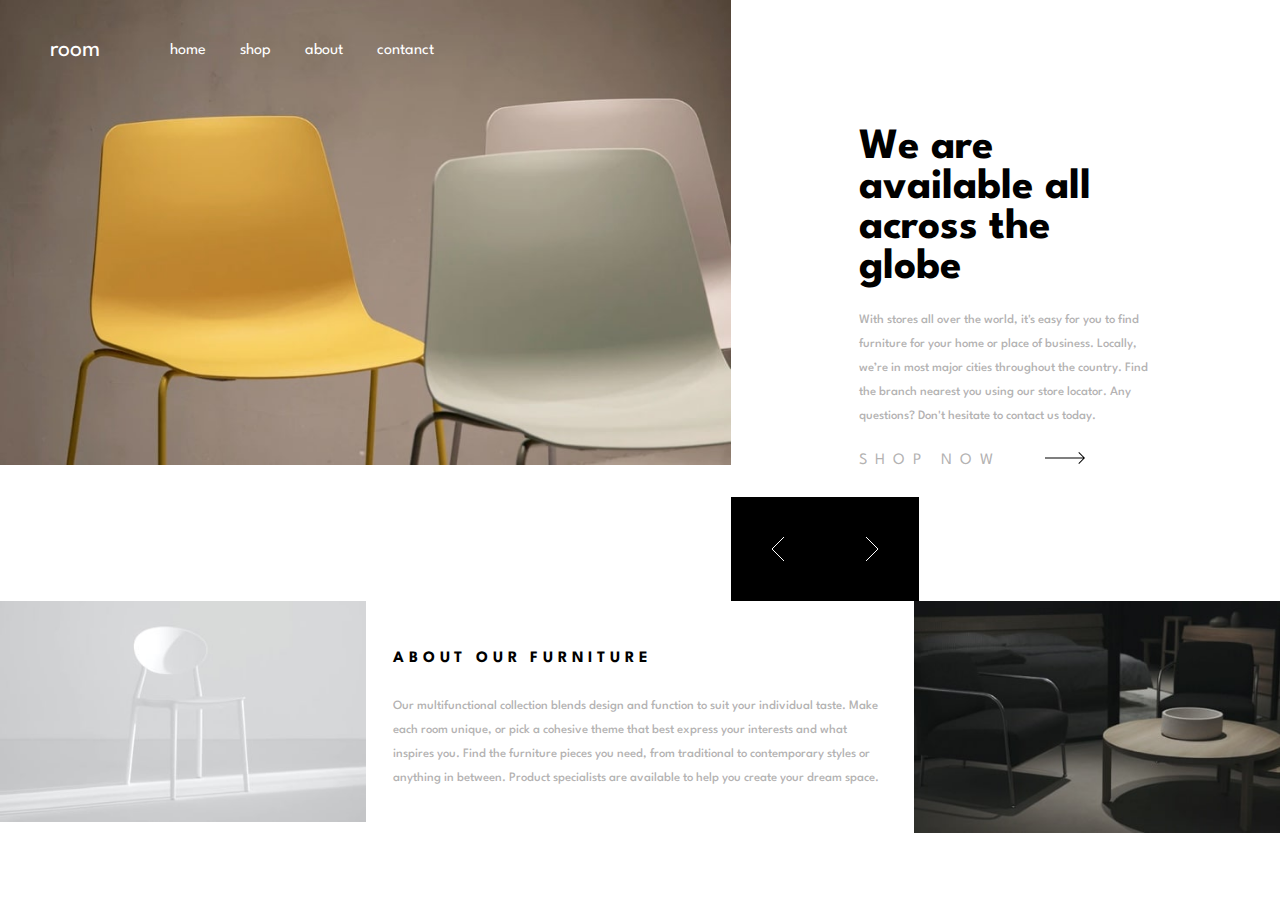
==== index.html @ 35b1b8a0 "changed title" ====
<!DOCTYPE html>
<html lang="en">

<head>
    <meta charset="UTF-8">
    <meta http-equiv="X-UA-Compatible" content="IE=edge">
    <meta name="viewport" content="width=device-width, initial-scale=1.0">
    <title>Room homepage</title>
    <link rel="preconnect" href="https://fonts.googleapis.com">
    <link rel="preconnect" href="https://fonts.gstatic.com" crossorigin>
    <link href="https://fonts.googleapis.com/css2?family=Montserrat:wght@300&family=Spartan:wght@500;600;700&display=swap" rel="stylesheet">
    <link rel="stylesheet" href="css/styles.css">
    
</head>

<body>
    

  



        <div class="grid-container">
            <div class="grid-item hero">
                <div class="carousel__container">
                    <img class="hero__first" src="images/desktop-image-hero-1.jpg" alt="hero-image">
                    <img class="hero__second" src="images/desktop-image-hero-2.jpg" alt="hero-2-image">    
                    <img class="hero__third" src="images/desktop-image-hero-3.jpg" alt="hero-2-image">
            </div>
                <nav>
                   <span class="logo">room</span>
                    <ul>
                        <li>
                            <a href="">home</a>
                            <span ></span>
                        </li>
                        <li>
                            <a href="">shop</a>
                            <span ></span>
                        </li>
                        <li>
                            <a href="">about</a>
                            <span ></span>
                        </li>
                        <li>
                            <a href="">contanct</a>
                            <span ></span>
                        </li>
                    </ul>
                </nav>
            </div>
           

            <div class="grid-item hero__text">

                   <!-- carousel__container starts here -->
                <div class="carousel__container"> 
               <div class="hero__first">   
            
                    <h1>Discover innovative ways to decorate</h1>
                    <p>We provide unmatched quality, comfort, and style for property owners across the country. Our experts
                        combine form and function in bringing your vision to life. Create a room in your own style with our
                        collection and make your property a reflection of you and what you love.</p>
                
                </div>

                <div class="hero__second">   
            
                    <h1> We are available all across the globe</h1>
                    <p>
                        With stores all over the world, it's easy for you to find furniture for your home or place of business. 
                        Locally, we’re in most major cities throughout the country. Find the branch nearest you using our 
                        store locator. Any questions? Don't hesitate to contact us today.
                      </p>
                
                </div>

                <div class="hero__third">   
            
                    <h1>  Manufactured with the best materials</h1>
                    <p> Our modern furniture store provide a high level of quality. Our company has invested in advanced technology 
                        to ensure that every product is made as perfect and as consistent as possible. With three decades of 
                        experience in this industry, we understand what customers want for their home and office.</p>
                
                </div>

            </div>
            <!-- carousel__container ends here -->

                    <div class="shop-btn__container"> 
                    <span class="shop-text">Shop now</span>  <svg  class="icon-arrow" width="40" height="12" xmlns="http://www.w3.org/2000/svg"><path d="M34.05 0l5.481 5.527h.008v.008L40 6l-.461.465v.063l-.062-.001L34.049 12l-.662-.668 4.765-4.805H0v-1h38.206l-4.82-4.86L34.05 0z" fill="#000" fill-rule="nonzero" /></svg>
                </div>


                <!-- CAROUSEL STARTS HERE -->
                <div class="carousel-controls">
                   <div class="left-control">
                    <button aria-label="slide-left" id="left-btn"><img src="./images/icon-angle-left.svg" alt="left"></button>
                   </div>
                   <div class="right-control">
                    <button aria-label="slide-right"  id="right-btn"><img src="./images/icon-angle-right.svg" alt="right" class=""></button>
                   </div>
                </div>
                <!-- CAROUSEL ENDS HERE -->


            </div>

            <div class="grid-item light">
                <img src="images/image-about-light.jpg" alt="">
            </div>

            <div class="grid-item light__text">
                <h2>About our furniture</h2>
                <p> Our multifunctional collection blends design and function to suit your individual taste. Make each
                    room unique, or pick a cohesive theme that best express your interests and what inspires you. Find
                    the furniture pieces you need, from traditional to contemporary styles or anything in between.
                    Product specialists are available to help you create your dream space.
                </p>

            </div>

            <div class="grid-item dark">
                <img id="light-image" src="/images/image-about-dark.jpg" alt="">
            </div>



        </div>


    <script src="main.js"></script>
</body>

</html>
---- css/styles.css ----
*,*::before,*::after{-webkit-box-sizing:border-box;box-sizing:border-box}body,h1,h2,h3,p{margin:0;line-height:1.5rem;font-family:'Spartan', sans-serif}h1,h2,h3{font-weight:700;line-height:2.5rem}p{font-weight:500;color:rgba(105,102,102,0.5)}img{width:100%;display:block}nav{position:absolute;top:20px;left:50px;display:flex;flex-direction:row;align-items:center}nav span{font-size:1.5rem;color:white}nav ul li{display:inline-block;margin-left:30px}nav ul li a{text-decoration:none;color:white;border-bottom:0px solid gray;transition:font-size 0.2s;transition:border-bottom 0.2s ease-out}nav ul li a:hover{cursor:pointer;border-bottom:1px solid white;width:100%}.grid-container{display:grid;grid-template-columns:repeat(7, 1fr)}.grid-item{width:100%;height:100%}.hero{grid-column:1/5;grid-row:1/2;width:100%;position:relative}.hero__text{grid-column:5/8;grid-row:1/2;padding:8rem;position:relative}.hero__text h1{font-size:2.7rem;margin-bottom:7%}.hero__text p{font-size:0.8rem;margin-bottom:7%}.hero__first{display:none}.hero__third{display:none}.light{grid-column:1/3;grid-row:2/3}.light__text{grid-column:3/6;padding:7% 5%}.light__text h2{margin-bottom:3%;text-transform:uppercase;font-size:1rem;letter-spacing:0.3rem}.light__text p{font-size:0.8rem}.dark{grid-column:6/8}.carousel-controls{display:flex;position:absolute;left:0px;bottom:0px}.carousel-controls button{padding:3em 3em;background-color:#000;border:0;outline:0;cursor:pointer;text-align:center}.carousel-controls button:hover{background-color:#454545}.shop-btn__container{color:rgba(105,102,102,0.5)}.shop-btn__container .shop-text{text-transform:uppercase;letter-spacing:0.5rem;margin-right:40px;transition:font-size 0.2s}.shop-btn__container .shop-text:hover{cursor:pointer;font-size:1.1rem}
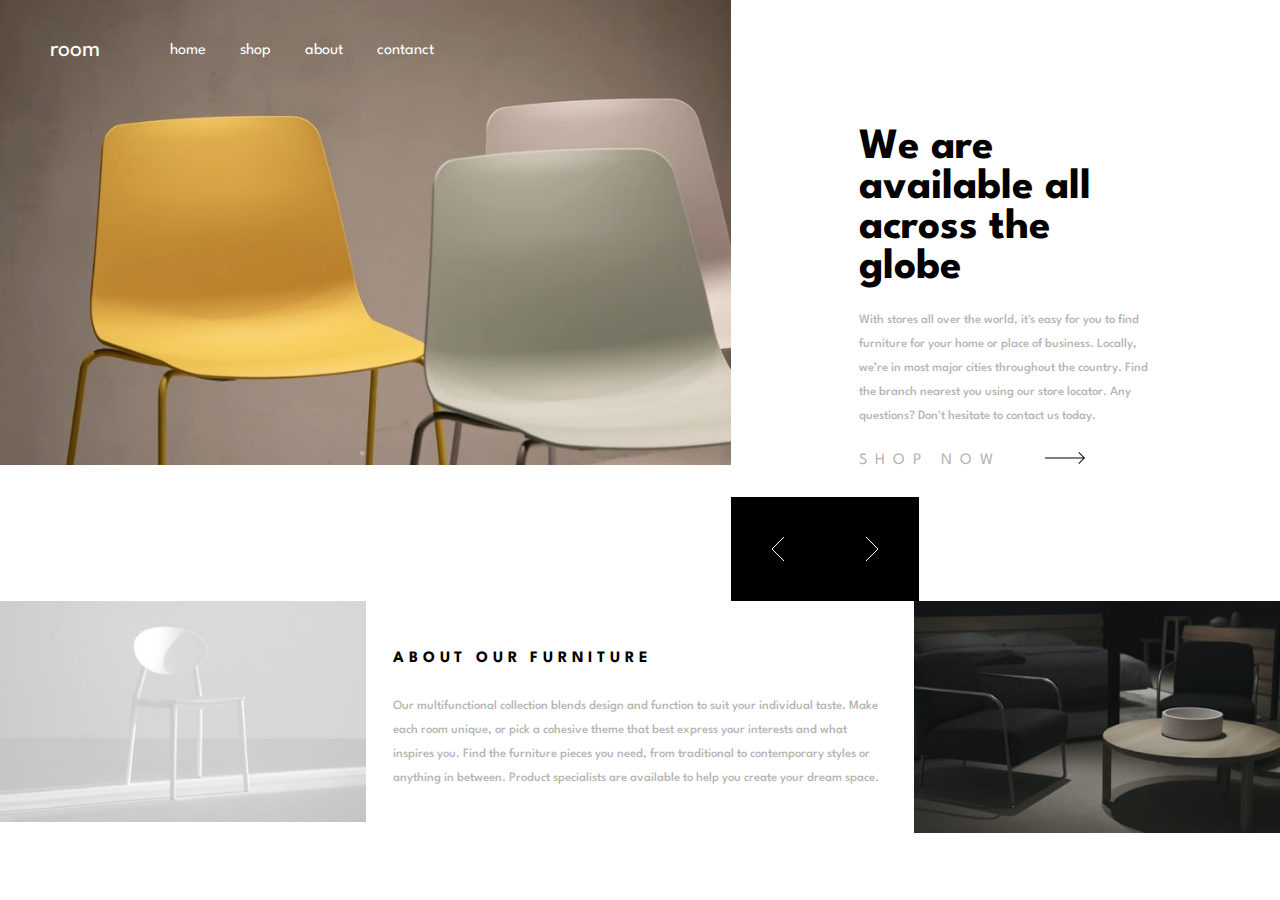
==== commit 909dc280: "fix image link" ====
--- a/index.html
+++ b/index.html
@@ -121,7 +121,7 @@
             </div>
 
             <div class="grid-item dark">
-                <img id="light-image" src="/images/image-about-dark.jpg" alt="">
+                <img id="light-image" src="images/image-about-dark.jpg" alt="">
             </div>
 
 
--- a/css/styles.css
+++ b/css/styles.css
@@ -1 +1 @@
-*,*::before,*::after{-webkit-box-sizing:border-box;box-sizing:border-box}body,h1,h2,h3,p{margin:0;line-height:1.5rem;font-family:'Spartan', sans-serif}h1,h2,h3{font-weight:700;line-height:2.5rem}p{font-weight:500;color:rgba(105,102,102,0.5)}img{width:100%;display:block}nav{position:absolute;top:20px;left:50px;display:flex;flex-direction:row;align-items:center}nav span{font-size:1.5rem;color:white}nav ul li{display:inline-block;margin-left:30px}nav ul li a{text-decoration:none;color:white;border-bottom:0px solid gray;transition:font-size 0.2s;transition:border-bottom 0.2s ease-out}nav ul li a:hover{cursor:pointer;border-bottom:1px solid white;width:100%}.grid-container{display:grid;grid-template-columns:repeat(7, 1fr)}.grid-item{width:100%;height:100%}.hero{grid-column:1/5;grid-row:1/2;width:100%;position:relative}.hero__text{grid-column:5/8;grid-row:1/2;padding:8rem;position:relative}.hero__text h1{font-size:2.7rem;margin-bottom:7%}.hero__text p{font-size:0.8rem;margin-bottom:7%}.hero__first{display:none}.hero__third{display:none}.light{grid-column:1/3;grid-row:2/3}.light__text{grid-column:3/6;padding:7% 5%}.light__text h2{margin-bottom:3%;text-transform:uppercase;font-size:1rem;letter-spacing:0.3rem}.light__text p{font-size:0.8rem}.dark{grid-column:6/8}.carousel-controls{display:flex;position:absolute;left:0px;bottom:0px}.carousel-controls button{padding:3em 3em;background-color:#000;border:0;outline:0;cursor:pointer;text-align:center}.carousel-controls button:hover{background-color:#454545}.shop-btn__container{color:rgba(105,102,102,0.5)}.shop-btn__container .shop-text{text-transform:uppercase;letter-spacing:0.5rem;margin-right:40px;transition:font-size 0.2s}.shop-btn__container .shop-text:hover{cursor:pointer;font-size:1.1rem}
+*,*::before,*::after{-webkit-box-sizing:border-box;box-sizing:border-box}body,h1,h2,h3,p{margin:0;line-height:1.5rem;font-family:'Spartan', sans-serif}h1,h2,h3{font-weight:700;line-height:2.5rem}p{font-weight:500;color:rgba(105,102,102,0.5)}img{width:100%;display:block}nav{position:absolute;top:20px;left:50px;display:flex;flex-direction:row;align-items:center}nav span{font-size:1.5rem;color:white}nav ul li{display:inline-block;margin-left:30px}nav ul li a{text-decoration:none;color:white;border-bottom:0px solid gray;transition:font-size 0.2s;transition:border-bottom 0.2s ease-in-out}nav ul li a:hover{cursor:pointer;border-bottom:2px solid white;width:100%}.grid-container{display:grid;grid-template-columns:repeat(7, 1fr)}.grid-item{width:100%;height:100%}.hero{grid-column:1/5;grid-row:1/2;width:100%;position:relative}.hero__text{grid-column:5/8;grid-row:1/2;padding:8rem;position:relative}.hero__text h1{font-size:2.7rem;margin-bottom:7%}.hero__text p{font-size:0.8rem;margin-bottom:7%}.hero__first{display:none}.hero__third{display:none}.light{grid-column:1/3;grid-row:2/3}.light__text{grid-column:3/6;padding:7% 5%}.light__text h2{margin-bottom:3%;text-transform:uppercase;font-size:1rem;letter-spacing:0.3rem}.light__text p{font-size:0.8rem}.dark{grid-column:6/8}.carousel-controls{display:flex;position:absolute;left:0px;bottom:0px}.carousel-controls button{padding:3em 3em;background-color:#000;border:0;outline:0;cursor:pointer;text-align:center}.carousel-controls button:hover{background-color:#454545}.shop-btn__container{color:rgba(105,102,102,0.5)}.shop-btn__container .shop-text{text-transform:uppercase;letter-spacing:0.5rem;margin-right:40px;transition:font-size 0.2s}.shop-btn__container .shop-text:hover{cursor:pointer;font-size:1.1rem}
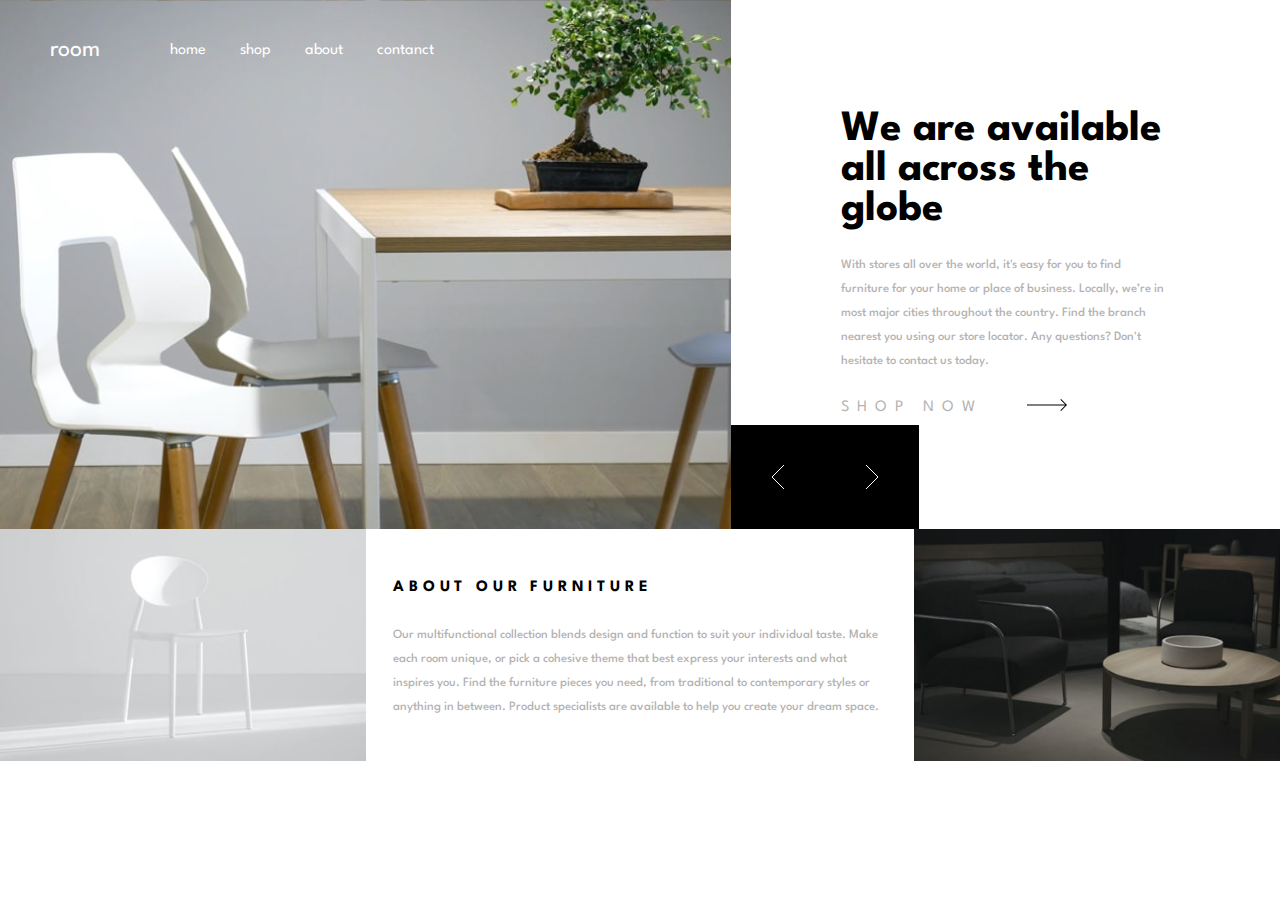
==== commit 0d31e925: "fix layout size" ====
--- a/index.html
+++ b/index.html
@@ -22,11 +22,11 @@
 
         <div class="grid-container">
             <div class="grid-item hero">
-                <div class="carousel__container">
-                    <img class="hero__first" src="images/desktop-image-hero-1.jpg" alt="hero-image">
+                <!-- <div class="carousel__container"> -->
+                    <!-- <img class="hero__first" src="images/desktop-image-hero-1.jpg" alt="hero-image">
                     <img class="hero__second" src="images/desktop-image-hero-2.jpg" alt="hero-2-image">    
-                    <img class="hero__third" src="images/desktop-image-hero-3.jpg" alt="hero-2-image">
-            </div>
+                    <img class="hero__third" src="images/desktop-image-hero-3.jpg" alt="hero-2-image"> -->
+                 <!-- </div> -->
                 <nav>
                    <span class="logo">room</span>
                     <ul>
@@ -54,7 +54,7 @@
             <div class="grid-item hero__text">
 
                    <!-- carousel__container starts here -->
-                <div class="carousel__container"> 
+                <!-- <div class="carousel__container">  -->
                <div class="hero__first">   
             
                     <h1>Discover innovative ways to decorate</h1>
@@ -84,7 +84,7 @@
                 
                 </div>
 
-            </div>
+            <!-- </div> -->
             <!-- carousel__container ends here -->
 
                     <div class="shop-btn__container"> 
--- a/css/styles.css
+++ b/css/styles.css
@@ -1 +1 @@
-*,*::before,*::after{-webkit-box-sizing:border-box;box-sizing:border-box}body,h1,h2,h3,p{margin:0;line-height:1.5rem;font-family:'Spartan', sans-serif}h1,h2,h3{font-weight:700;line-height:2.5rem}p{font-weight:500;color:rgba(105,102,102,0.5)}img{width:100%;display:block}nav{position:absolute;top:20px;left:50px;display:flex;flex-direction:row;align-items:center}nav span{font-size:1.5rem;color:white}nav ul li{display:inline-block;margin-left:30px}nav ul li a{text-decoration:none;color:white;border-bottom:0px solid gray;transition:font-size 0.2s;transition:border-bottom 0.2s ease-in-out}nav ul li a:hover{cursor:pointer;border-bottom:2px solid white;width:100%}.grid-container{display:grid;grid-template-columns:repeat(7, 1fr)}.grid-item{width:100%;height:100%}.hero{grid-column:1/5;grid-row:1/2;width:100%;position:relative}.hero__text{grid-column:5/8;grid-row:1/2;padding:8rem;position:relative}.hero__text h1{font-size:2.7rem;margin-bottom:7%}.hero__text p{font-size:0.8rem;margin-bottom:7%}.hero__first{display:none}.hero__third{display:none}.light{grid-column:1/3;grid-row:2/3}.light__text{grid-column:3/6;padding:7% 5%}.light__text h2{margin-bottom:3%;text-transform:uppercase;font-size:1rem;letter-spacing:0.3rem}.light__text p{font-size:0.8rem}.dark{grid-column:6/8}.carousel-controls{display:flex;position:absolute;left:0px;bottom:0px}.carousel-controls button{padding:3em 3em;background-color:#000;border:0;outline:0;cursor:pointer;text-align:center}.carousel-controls button:hover{background-color:#454545}.shop-btn__container{color:rgba(105,102,102,0.5)}.shop-btn__container .shop-text{text-transform:uppercase;letter-spacing:0.5rem;margin-right:40px;transition:font-size 0.2s}.shop-btn__container .shop-text:hover{cursor:pointer;font-size:1.1rem}
+*,*::before,*::after{-webkit-box-sizing:border-box;box-sizing:border-box}body,h1,h2,h3,p{margin:0;line-height:1.5rem;font-family:'Spartan', sans-serif}h1,h2,h3{font-weight:700;line-height:2.5rem}p{font-weight:500;color:rgba(105,102,102,0.5)}img{width:100%;display:block;object-fit:cover;max-height:100%}body{height:100vh}nav{position:absolute;top:20px;left:50px;display:flex;flex-direction:row;align-items:center}nav span{font-size:1.5rem;color:white}nav ul li{display:inline-block;margin-left:30px}nav ul li a{text-decoration:none;color:white;border-bottom:0px solid gray;transition:font-size 0.2s;transition:border-bottom 0.2s ease-in-out}nav ul li a:hover{cursor:pointer;border-bottom:2px solid white;width:100%}.grid-container{display:grid;grid-template-columns:repeat(7, 1fr);justify-content:center;align-items:center}.grid-item{width:100%;height:100%}.hero{grid-column:1/5;grid-row:1/2;position:relative;background-position:center;background-size:cover;height:100%;background-image:url("/images/desktop-image-hero-1.jpg")}.hero__text{grid-column:5/8;grid-row:1/2;padding:20%;position:relative}.hero__text h1{font-size:2.7rem;margin-bottom:7%}.hero__text p{font-size:0.8rem;margin-bottom:7%}.hero__first{display:none}.hero__third{display:none}.light{grid-column:1/3;grid-row:2/3}.light img{width:100%;height:100%}.light__text{grid-column:3/6;padding:7% 5%}.light__text h2{margin-bottom:3%;text-transform:uppercase;font-size:1rem;letter-spacing:0.3rem}.light__text p{font-size:0.8rem}.dark{grid-column:6/8}.dark img{width:100%;height:100%}.carousel-controls{display:flex;position:absolute;left:0px;bottom:0px}.carousel-controls button{padding:3em 3em;background-color:#000;border:0;outline:0;cursor:pointer;text-align:center}.carousel-controls button:hover{background-color:#454545}.shop-btn__container{color:rgba(105,102,102,0.5)}.shop-btn__container .shop-text{text-transform:uppercase;letter-spacing:0.5rem;margin-right:40px;transition:font-size 0.2s}.shop-btn__container .shop-text:hover{cursor:pointer;font-size:1.1rem}
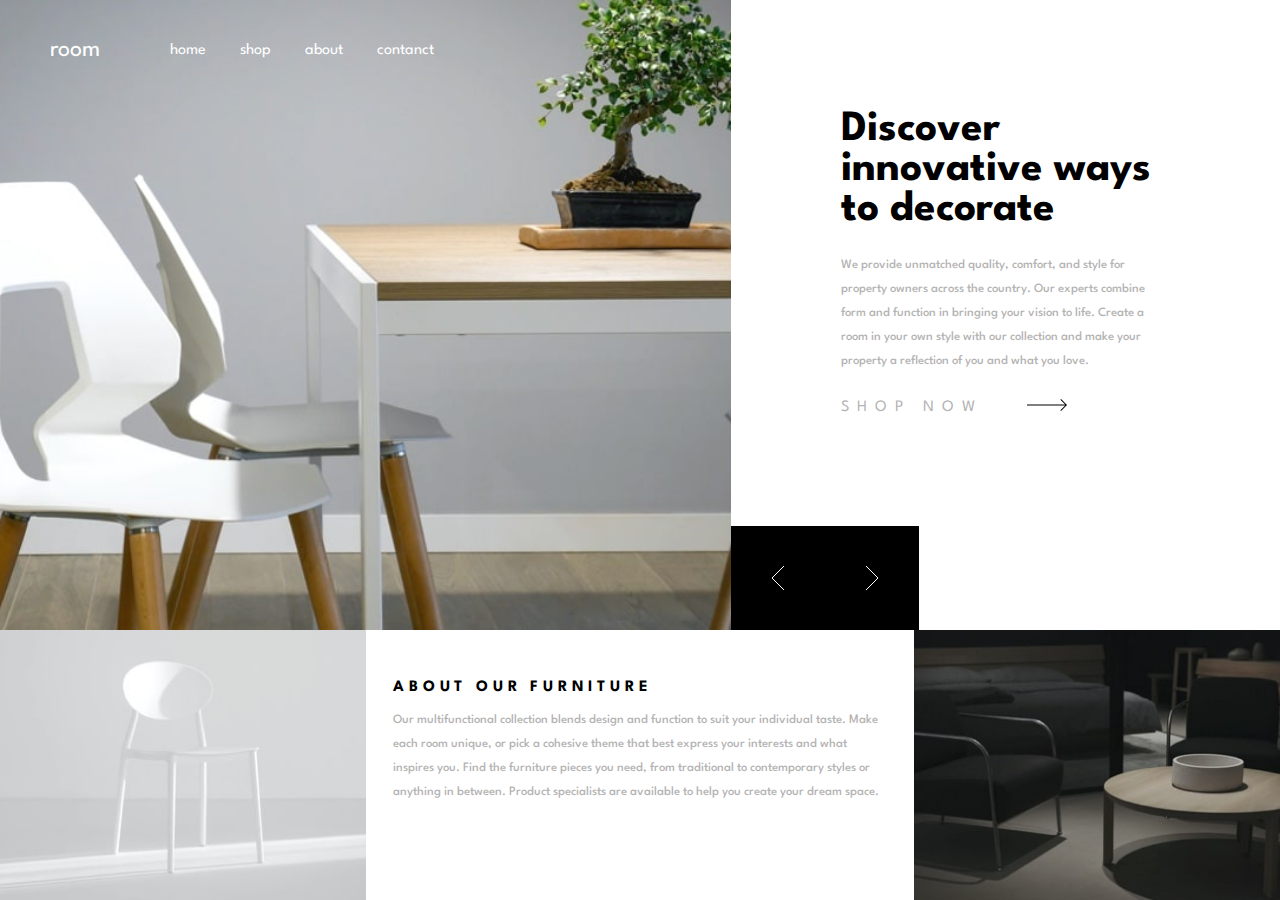
==== commit 8712c64f: "JavaScript for carousel func" ====
--- a/index.html
+++ b/index.html
@@ -21,12 +21,17 @@
 
 
         <div class="grid-container">
-            <div class="grid-item hero">
-                <!-- <div class="carousel__container"> -->
+            <div class="grid-item hero" style="background-image: url(images/desktop-image-hero-1.jpg);">
+                <!-- < class="carousel__container"> -->
                     <!-- <img class="hero__first" src="images/desktop-image-hero-1.jpg" alt="hero-image">
                     <img class="hero__second" src="images/desktop-image-hero-2.jpg" alt="hero-2-image">    
                     <img class="hero__third" src="images/desktop-image-hero-3.jpg" alt="hero-2-image"> -->
-                 <!-- </div> -->
+                
+                <!-- //test -->
+                   
+
+
+                
                 <nav>
                    <span class="logo">room</span>
                     <ul>
@@ -55,7 +60,7 @@
 
                    <!-- carousel__container starts here -->
                 <!-- <div class="carousel__container">  -->
-               <div class="hero__first">   
+               <div class=" hero-text__item hero__disabled">   
             
                     <h1>Discover innovative ways to decorate</h1>
                     <p>We provide unmatched quality, comfort, and style for property owners across the country. Our experts
@@ -64,7 +69,7 @@
                 
                 </div>
 
-                <div class="hero__second">   
+                <div class=" hero-text__item  hero__disabled">   
             
                     <h1> We are available all across the globe</h1>
                     <p>
@@ -75,7 +80,7 @@
                 
                 </div>
 
-                <div class="hero__third">   
+                <div class="hero-text__item   hero__disabled">   
             
                     <h1>  Manufactured with the best materials</h1>
                     <p> Our modern furniture store provide a high level of quality. Our company has invested in advanced technology 
--- a/css/styles.css
+++ b/css/styles.css
@@ -1 +1 @@
-*,*::before,*::after{-webkit-box-sizing:border-box;box-sizing:border-box}body,h1,h2,h3,p{margin:0;line-height:1.5rem;font-family:'Spartan', sans-serif}h1,h2,h3{font-weight:700;line-height:2.5rem}p{font-weight:500;color:rgba(105,102,102,0.5)}img{width:100%;display:block;object-fit:cover;max-height:100%}body{height:100vh}nav{position:absolute;top:20px;left:50px;display:flex;flex-direction:row;align-items:center}nav span{font-size:1.5rem;color:white}nav ul li{display:inline-block;margin-left:30px}nav ul li a{text-decoration:none;color:white;border-bottom:0px solid gray;transition:font-size 0.2s;transition:border-bottom 0.2s ease-in-out}nav ul li a:hover{cursor:pointer;border-bottom:2px solid white;width:100%}.grid-container{display:grid;grid-template-columns:repeat(7, 1fr);justify-content:center;align-items:center}.grid-item{width:100%;height:100%}.hero{grid-column:1/5;grid-row:1/2;position:relative;background-position:center;background-size:cover;height:100%;background-image:url("/images/desktop-image-hero-1.jpg")}.hero__text{grid-column:5/8;grid-row:1/2;padding:20%;position:relative}.hero__text h1{font-size:2.7rem;margin-bottom:7%}.hero__text p{font-size:0.8rem;margin-bottom:7%}.hero__first{display:none}.hero__third{display:none}.light{grid-column:1/3;grid-row:2/3}.light img{width:100%;height:100%}.light__text{grid-column:3/6;padding:7% 5%}.light__text h2{margin-bottom:3%;text-transform:uppercase;font-size:1rem;letter-spacing:0.3rem}.light__text p{font-size:0.8rem}.dark{grid-column:6/8}.dark img{width:100%;height:100%}.carousel-controls{display:flex;position:absolute;left:0px;bottom:0px}.carousel-controls button{padding:3em 3em;background-color:#000;border:0;outline:0;cursor:pointer;text-align:center}.carousel-controls button:hover{background-color:#454545}.shop-btn__container{color:rgba(105,102,102,0.5)}.shop-btn__container .shop-text{text-transform:uppercase;letter-spacing:0.5rem;margin-right:40px;transition:font-size 0.2s}.shop-btn__container .shop-text:hover{cursor:pointer;font-size:1.1rem}
+*,*::before,*::after{-webkit-box-sizing:border-box;box-sizing:border-box}body,h1,h2,h3,p{margin:0;line-height:1.5rem;font-family:'Spartan', sans-serif}h1,h2,h3{font-weight:700;line-height:2.5rem}p{font-weight:500;color:rgba(105,102,102,0.5)}img{width:100%;display:block;object-fit:cover;max-height:100%}body{height:100vh}nav{position:absolute;top:20px;left:50px;display:flex;flex-direction:row;align-items:center}nav span{font-size:1.5rem;color:white}nav ul li{display:inline-block;margin-left:30px}nav ul li a{text-decoration:none;color:white;border-bottom:0px solid gray;transition:font-size 0.2s;transition:border-bottom 0.2s ease-in-out}nav ul li a:hover{cursor:pointer;border-bottom:2px solid white;width:100%}.grid-container{display:grid;grid-template-columns:repeat(7, 1fr);grid-template-rows:70vh 30vh;justify-content:center;align-items:center}.grid-item{width:100%;height:100%}.hero{grid-column:1/5;grid-row:1/2;position:relative;background-position:center;background-size:cover;height:100%}.hero__text{grid-column:5/8;grid-row:1/2;padding:20%;position:relative}.hero__text h1{font-size:2.7rem;margin-bottom:7%}.hero__text p{font-size:0.8rem;margin-bottom:7%}.hero__text .hero__enabled{display:block}.hero__text .hero__disabled{display:none}.light{grid-column:1/3;grid-row:2/3}.light img{width:100%;height:100%}.light__text{grid-column:3/6;padding:7% 5%}.light__text h2{text-transform:uppercase;font-size:1rem;letter-spacing:0.3rem}.light__text p{font-size:0.8rem}.dark{grid-column:6/8}.dark img{width:100%;height:100%}.carousel-controls{display:flex;position:absolute;left:0px;bottom:0px}.carousel-controls button{padding:3em 3em;background-color:#000;border:0;outline:0;cursor:pointer;text-align:center}.carousel-controls button:hover{background-color:#454545}.shop-btn__container{color:rgba(105,102,102,0.5)}.shop-btn__container .shop-text{text-transform:uppercase;letter-spacing:0.5rem;margin-right:40px;transition:font-size 0.2s}.shop-btn__container .shop-text:hover{cursor:pointer;font-size:1.1rem}
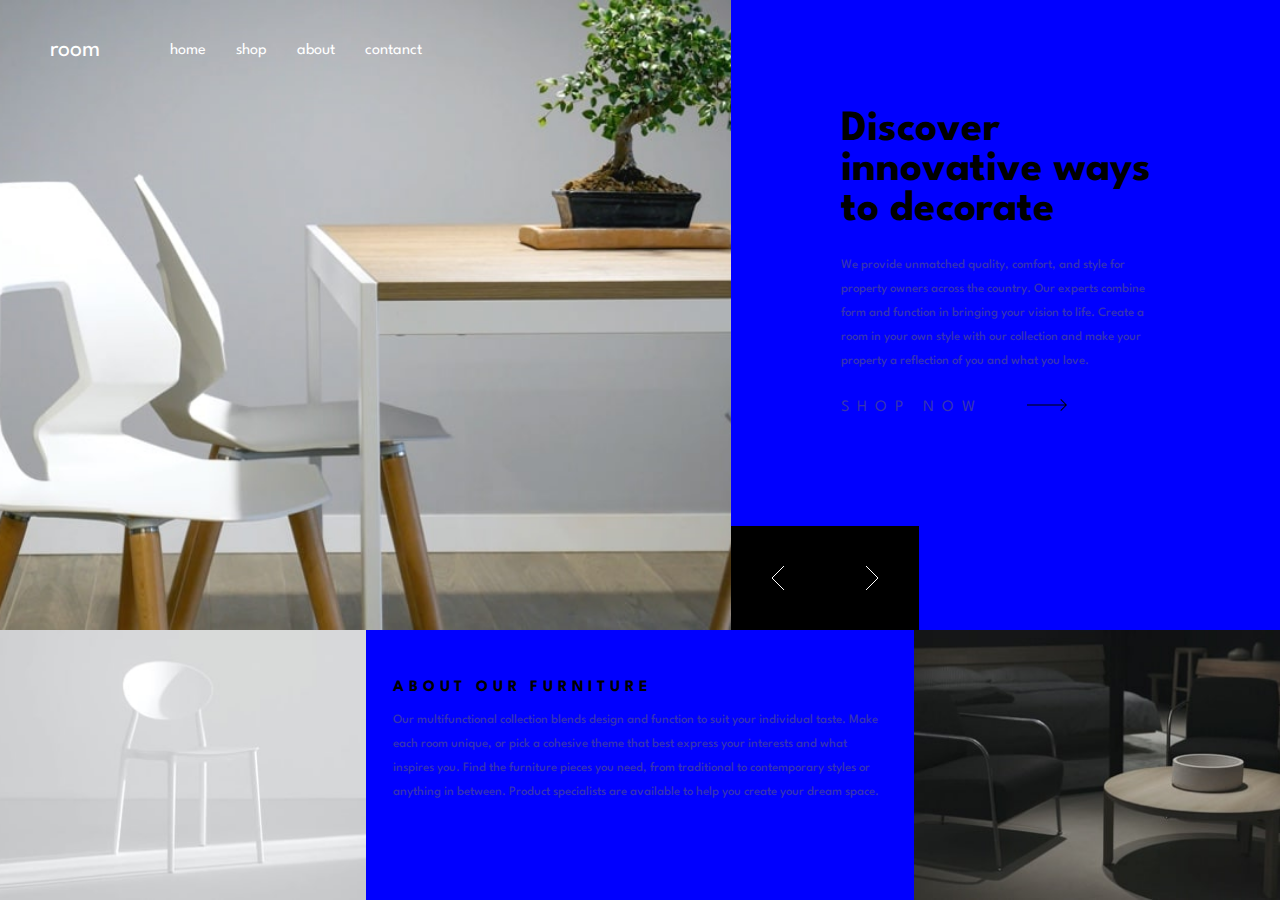
==== commit d6c44737: "added hamburger menu in responsive mode" ====
--- a/index.html
+++ b/index.html
@@ -32,9 +32,9 @@
 
 
                 
-                <nav>
+                <nav id="menu">
                    <span class="logo">room</span>
-                    <ul>
+                    <ul  id="menu-list">
                         <li>
                             <a href="">home</a>
                             <span ></span>
@@ -52,6 +52,8 @@
                             <span ></span>
                         </li>
                     </ul>
+                
+                    <img class="lines" id="menu-toggle__btn" src="images/icons/icon-hamburger.svg" style="width:15px"alt="">
                 </nav>
             </div>
            
--- a/css/styles.css
+++ b/css/styles.css
@@ -1 +1,169 @@
-*,*::before,*::after{-webkit-box-sizing:border-box;box-sizing:border-box}body,h1,h2,h3,p{margin:0;line-height:1.5rem;font-family:'Spartan', sans-serif}h1,h2,h3{font-weight:700;line-height:2.5rem}p{font-weight:500;color:rgba(105,102,102,0.5)}img{width:100%;display:block;object-fit:cover;max-height:100%}body{height:100vh}nav{position:absolute;top:20px;left:50px;display:flex;flex-direction:row;align-items:center}nav span{font-size:1.5rem;color:white}nav ul li{display:inline-block;margin-left:30px}nav ul li a{text-decoration:none;color:white;border-bottom:0px solid gray;transition:font-size 0.2s;transition:border-bottom 0.2s ease-in-out}nav ul li a:hover{cursor:pointer;border-bottom:2px solid white;width:100%}.grid-container{display:grid;grid-template-columns:repeat(7, 1fr);grid-template-rows:70vh 30vh;justify-content:center;align-items:center}.grid-item{width:100%;height:100%}.hero{grid-column:1/5;grid-row:1/2;position:relative;background-position:center;background-size:cover;height:100%}.hero__text{grid-column:5/8;grid-row:1/2;padding:20%;position:relative}.hero__text h1{font-size:2.7rem;margin-bottom:7%}.hero__text p{font-size:0.8rem;margin-bottom:7%}.hero__text .hero__enabled{display:block}.hero__text .hero__disabled{display:none}.light{grid-column:1/3;grid-row:2/3}.light img{width:100%;height:100%}.light__text{grid-column:3/6;padding:7% 5%}.light__text h2{text-transform:uppercase;font-size:1rem;letter-spacing:0.3rem}.light__text p{font-size:0.8rem}.dark{grid-column:6/8}.dark img{width:100%;height:100%}.carousel-controls{display:flex;position:absolute;left:0px;bottom:0px}.carousel-controls button{padding:3em 3em;background-color:#000;border:0;outline:0;cursor:pointer;text-align:center}.carousel-controls button:hover{background-color:#454545}.shop-btn__container{color:rgba(105,102,102,0.5)}.shop-btn__container .shop-text{text-transform:uppercase;letter-spacing:0.5rem;margin-right:40px;transition:font-size 0.2s}.shop-btn__container .shop-text:hover{cursor:pointer;font-size:1.1rem}
+*,
+*::before,
+*::after {
+  -webkit-box-sizing: border-box;
+  box-sizing: border-box; }
+
+body,
+h1,
+h2,
+h3,
+p {
+  margin: 0;
+  line-height: 1.5rem;
+  font-family: 'Spartan', sans-serif; }
+
+h1, h2, h3 {
+  font-weight: 700;
+  line-height: 2.5rem; }
+
+p {
+  font-weight: 500;
+  color: rgba(105, 102, 102, 0.5); }
+
+img {
+  width: 100%;
+  display: block;
+  object-fit: cover;
+  max-height: 100%; }
+
+body {
+  height: 100vh; }
+
+nav {
+  position: absolute;
+  top: 20px;
+  left: 50px;
+  display: flex;
+  flex-direction: row;
+  align-items: center; }
+  nav span {
+    font-size: 1.5rem;
+    color: white; }
+  nav ul {
+    display: flex; }
+    nav ul li {
+      margin-left: 30px;
+      list-style: none;
+      transition: all 0.4s ease-in; }
+      nav ul li a {
+        text-decoration: none;
+        color: white;
+        border-bottom: 0px solid gray;
+        transition: font-size 0.2s;
+        transition: border-bottom 0.2s ease-in-out; }
+      nav ul li a:hover {
+        cursor: pointer;
+        border-bottom: 2px solid white;
+        width: 100%; }
+  nav #menu-toggle__btn {
+    display: none; }
+
+.grid-container {
+  display: grid;
+  grid-template-columns: repeat(7, 1fr);
+  grid-template-rows: 70vh 30vh;
+  justify-content: center;
+  align-items: center; }
+
+.grid-item {
+  width: 100%;
+  height: 100%; }
+
+.hero {
+  grid-column: 1/5;
+  grid-row: 1/2;
+  position: relative;
+  background-position: center;
+  background-size: cover;
+  height: 100%; }
+
+.hero__text {
+  grid-column: 5/8;
+  grid-row: 1/2;
+  padding: 20%;
+  position: relative; }
+  .hero__text h1 {
+    font-size: 2.7rem;
+    margin-bottom: 7%; }
+  .hero__text p {
+    font-size: 0.8rem;
+    margin-bottom: 7%; }
+  .hero__text .hero__enabled {
+    display: block; }
+  .hero__text .hero__disabled {
+    display: none; }
+
+.light {
+  grid-column: 1/3;
+  grid-row: 2/3; }
+  .light img {
+    width: 100%;
+    height: 100%; }
+
+.light__text {
+  grid-column: 3/6;
+  padding: 7% 5%; }
+  .light__text h2 {
+    text-transform: uppercase;
+    font-size: 1rem;
+    letter-spacing: 0.3rem; }
+  .light__text p {
+    font-size: 0.8rem; }
+
+.dark {
+  grid-column: 6/8; }
+  .dark img {
+    width: 100%;
+    height: 100%; }
+
+.carousel-controls {
+  display: flex;
+  position: absolute;
+  left: 0px;
+  bottom: 0px; }
+  .carousel-controls button {
+    padding: 3em;
+    background-color: #000;
+    border: 0;
+    outline: 0;
+    cursor: pointer;
+    text-align: center; }
+  .carousel-controls button:hover {
+    background-color: #454545; }
+
+.shop-btn__container {
+  color: rgba(105, 102, 102, 0.5); }
+  .shop-btn__container .shop-text {
+    text-transform: uppercase;
+    letter-spacing: 0.5rem;
+    margin-right: 40px;
+    transition: font-size 0.2s; }
+  .shop-btn__container .shop-text:hover {
+    cursor: pointer;
+    font-size: 1.1rem; }
+
+@media screen and (min-width: 80em) {
+  body {
+    background-color: blue; } }
+@media screen and (max-width: 60em) {
+  body {
+    background-color: red; } }
+@media screen and (max-width: 50em) {
+  body {
+    background-color: green; }
+
+  .grid-container {
+    display: block; }
+
+  nav {
+    z-index: 1000;
+    width: 100%;
+    left: 0;
+    justify-content: space-around; }
+    nav ul {
+      display: none; }
+    nav #menu-toggle__btn {
+      display: block; } }
+
+/*# sourceMappingURL=styles.css.map */
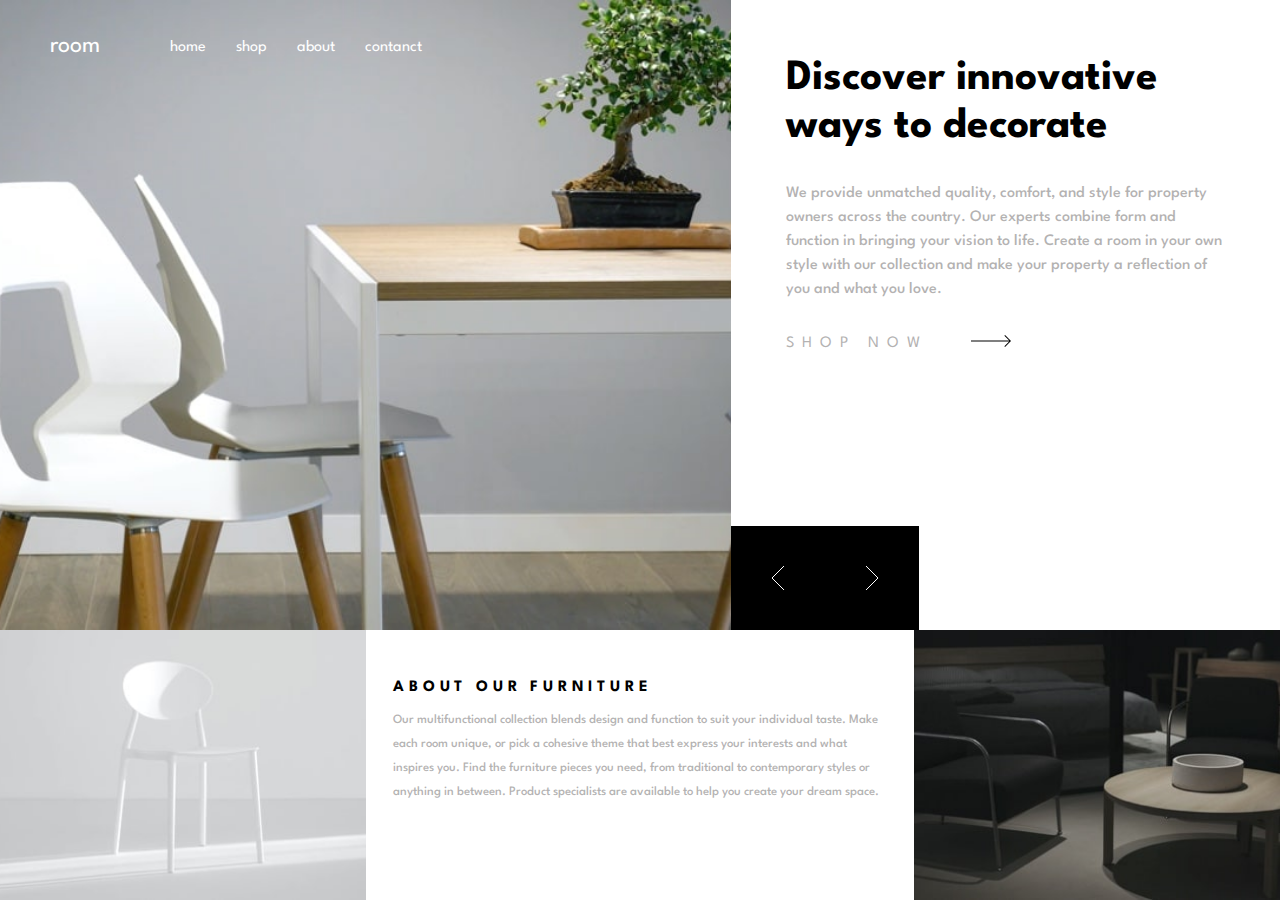
==== commit 36dda3a2: "fixed hero image height in responsive mode" ====
--- a/index.html
+++ b/index.html
@@ -31,10 +31,10 @@
                    
 
 
-                
+                <header>
                 <nav id="menu">
                    <span class="logo">room</span>
-                    <ul  id="menu-list">
+                    <ul class="menu show" id="menu-list">
                         <li>
                             <a href="">home</a>
                             <span ></span>
@@ -55,6 +55,7 @@
                 
                     <img class="lines" id="menu-toggle__btn" src="images/icons/icon-hamburger.svg" style="width:15px"alt="">
                 </nav>
+            </header>
             </div>
            
 
--- a/css/styles.css
+++ b/css/styles.css
@@ -11,7 +11,8 @@
 p {
   margin: 0;
   line-height: 1.5rem;
-  font-family: 'Spartan', sans-serif; }
+  font-family: 'Spartan', sans-serif;
+  font-size: 1vw; }
 
 h1, h2, h3 {
   font-weight: 700;
@@ -51,7 +52,8 @@
         color: white;
         border-bottom: 0px solid gray;
         transition: font-size 0.2s;
-        transition: border-bottom 0.2s ease-in-out; }
+        transition: border-bottom 0.2s ease-in-out;
+        font-size: 1rem; }
       nav ul li a:hover {
         cursor: pointer;
         border-bottom: 2px solid white;
@@ -81,13 +83,14 @@
 .hero__text {
   grid-column: 5/8;
   grid-row: 1/2;
-  padding: 20%;
+  padding: 10%;
   position: relative; }
   .hero__text h1 {
     font-size: 2.7rem;
-    margin-bottom: 7%; }
+    margin-bottom: 7%;
+    line-height: 3rem; }
   .hero__text p {
-    font-size: 0.8rem;
+    font-size: 1rem;
     margin-bottom: 7%; }
   .hero__text .hero__enabled {
     display: block; }
@@ -138,23 +141,18 @@
     text-transform: uppercase;
     letter-spacing: 0.5rem;
     margin-right: 40px;
-    transition: font-size 0.2s; }
+    transition: font-size 0.2s;
+    font-size: 1rem; }
   .shop-btn__container .shop-text:hover {
     cursor: pointer;
     font-size: 1.1rem; }
 
-@media screen and (min-width: 80em) {
-  body {
-    background-color: blue; } }
-@media screen and (max-width: 60em) {
-  body {
-    background-color: red; } }
 @media screen and (max-width: 50em) {
-  body {
-    background-color: green; }
-
   .grid-container {
     display: block; }
+
+  header {
+    background-color: #000; }
 
   nav {
     z-index: 1000;
@@ -164,6 +162,20 @@
     nav ul {
       display: none; }
     nav #menu-toggle__btn {
-      display: block; } }
+      display: block; }
+    nav .show {
+      display: none; }
+    nav .hide {
+      display: block; }
+
+  .grid-item.hero {
+    height: 500px; }
+
+  .hero__text {
+    padding: 10%;
+    margin-bottom: 100px; }
+
+  .carousel-controls {
+    bottom: -100px; } }
 
 /*# sourceMappingURL=styles.css.map */
